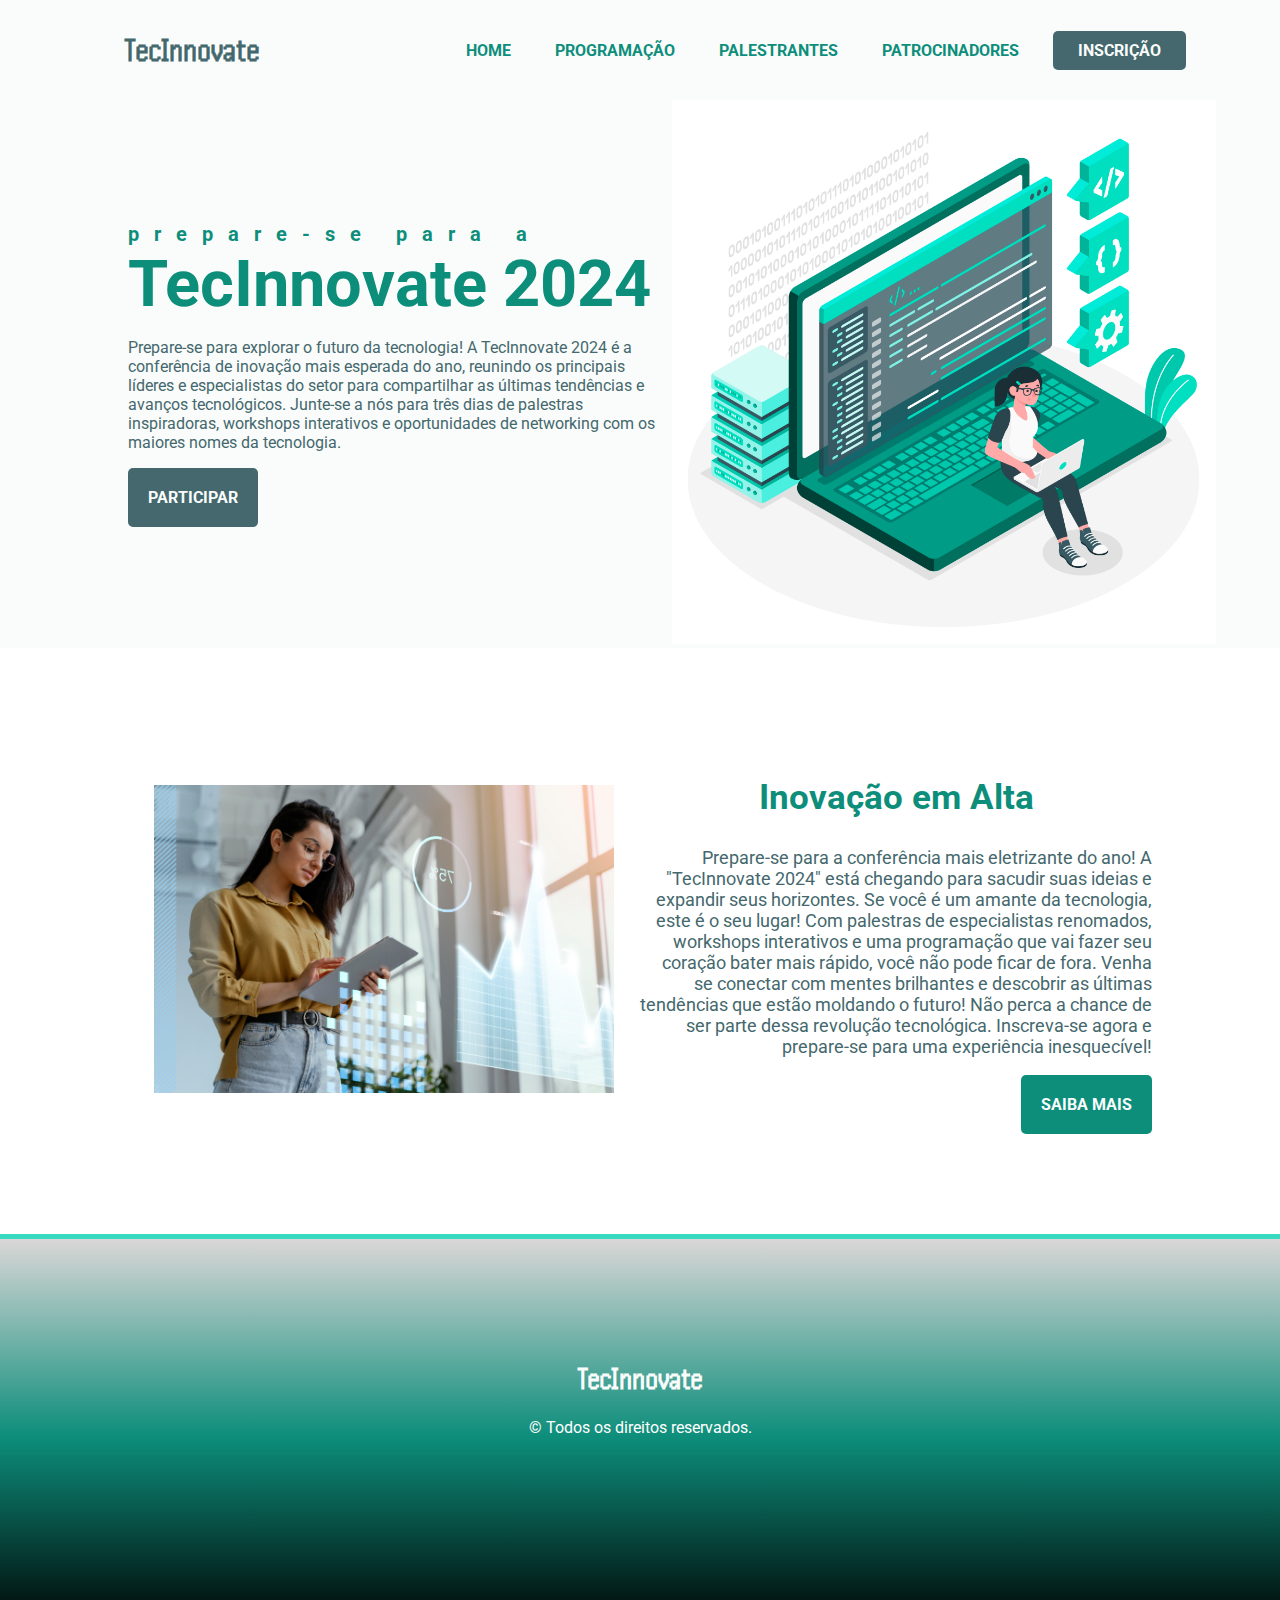
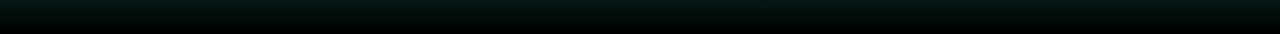
==== index.html @ 192c81bb "Exercicio senac" ====
<!DOCTYPE html>
<html lang="pt-br">
<head>
    <meta charset="UTF-8">
    <meta name="viewport" content="width=device-width, initial-scale=1.0">
    <meta name="description" content="Um site de exemplo para inovação tecnologica">
    <meta name="keywords" content="inovação, palestra, html, css">
    <title>TecInnovate 2024</title>
    <link rel="stylesheet" href="css/estilo.css">
</head>
<body>
    <nav class="navbar">
        <div class="logo">
            <h1><a href="#">TecInnovate</a></h1>
        </div>
        <ul class="menu">
            <li><a href="#">Home</a></li>
            <li><a href="#">Programação</a></li>
            <li><a href="#">Palestrantes</a></li>
            <li><a href="#">Patrocinadores</a></li>
            <li id="inscricao"><a href="#">Inscrição</a></li>
        </ul>
    </nav>
    <header class="header">
        <section class="headline">
            <h2 style="letter-spacing: 15px;">prepare-se para a</h2>
            <h2 style="font-size: 65px;">TecInnovate 2024</h2>
            <p style="color: #44686D;">Prepare-se para explorar o futuro da tecnologia! A TecInnovate 2024 é a conferência de inovação mais esperada do ano, reunindo os principais líderes e especialistas do setor para compartilhar as últimas tendências e avanços tecnológicos. Junte-se a nós para três dias de palestras inspiradoras, workshops interativos e oportunidades de networking com os maiores nomes da tecnologia.</p>
            <a href="#" class="participar-btn">Participar</a>
        </section>
        <section class="img-headline">
            <img style="max-width: 100%;"  src="img/banner.jpg" alt="Banner Evento">
        </section>
    </header>
    <main class="conteudo">
        <article class="conteudo-img">
            <img style="max-width: 90%;" src="img/img3.jpg" alt="Imagem do conteudo">
        </article>
        <article class="conteudo-text">
            <h2>Inovação em Alta</h2>
            <p style="font-size: 18px;">Prepare-se para a conferência mais eletrizante do ano! A "TecInnovate 2024" está chegando para sacudir suas ideias e expandir seus horizontes. Se você é um amante da tecnologia, este é o seu lugar!

                Com palestras de especialistas renomados, workshops interativos e uma programação que vai fazer seu coração bater mais rápido, você não pode ficar de fora. Venha se conectar com mentes brilhantes e descobrir as últimas tendências que estão moldando o futuro!
                
                Não perca a chance de ser parte dessa revolução tecnológica. Inscreva-se agora e prepare-se para uma experiência inesquecível!</p>
            <a class="conteudo-btn" href="#">Saiba mais</a>
        </article>
        <footer>
            <div class="rodape">
                <h1 class="agencia">TecInnovate</h1>
                <p style="color: white;">&copy; Todos os direitos reservados.</p>
            </div>
        </footer>
    </main>
</body>
</html>
---- css/estilo.css ----
@import url('https://fonts.googleapis.com/css2?family=Handjet:wght@100..900&display=swap');
@import url('https://fonts.googleapis.com/css2?family=Handjet:wght@100..900&family=Roboto:ital,wght@0,100;0,300;0,400;0,500;0,700;0,900;1,100;1,300;1,400;1,500;1,700;1,900&display=swap');

:root {
    --cor1: #FAFCFB;
    --cor2: #DAD7D7;
    --cor3: #37D9C1;
    --cor4: #0D8E7B;
    --cor5: #44686D;
}

* {
    box-sizing: border-box;
}

body {
    margin: 0;
    font-family: 'Roboto', sans-serif;
}

.navbar {
    display: flex;
    flex-flow: row wrap;
    height: 100px;
    justify-content: space-between;
    align-items: center;
    background: var(--cor1);
    position: fixed;
    width: 100%;
}

.logo {
    flex: 20%;
    margin-left: 5%;
    /* border: 1px solid red; */
    text-align: center;
}

.logo h1 a {
    text-decoration: none;
    font-family: 'Handjet', sans-serif;
    font-size: 34px;
    color: var(--cor5);
}

.menu {
    flex: 70%;
    margin-right: 5%;
    text-align: right;
    /* border: 1px solid deeppink; */
    padding: 20px;
}

.menu li {
    display: inline-block;
    list-style: none;
    font-weight: bold;
}

.menu a {
    text-decoration: none;
    text-transform: uppercase;
    color: var(--cor4);
    text-align: right;
    margin: 10px;
    padding: 10px;

}

.menu a:hover {
    color: var(--cor3);
    border-top: 2px solid var(--cor4);
}

#inscricao  a {
    background: var(--cor5);
    padding: 10px 25px;
    color: var(--cor1);
    border-radius: 5px;
    border: none;
}

#inscricao  a:hover {
    background: var(--cor3);
}

.header {
    display: flex;
    flex-flow: row wrap;
    justify-content: center;
    align-items: center;
    background: var(--cor1);
    padding-top: 100px;
}

.headline {
    /* border: 1px solid black; */
    flex: 40%;
    margin-left: 10%;
}

.headline h2 {
    font-weight: bold;
    font-size: 20px;
    color: var(--cor4);
    padding: 0;
    margin: 0;
}

.headline p {
    color: var(--cor2);
    text-align: left;
}

.participar-btn {
    background: var(--cor5);
    display: inline-block;
    color: var(--cor1);
    padding: 20px;
    text-decoration: none;
    border-radius: 5px;
    font-weight: bold;
    text-transform: uppercase;
}

.participar-btn:hover {
    background: var(--cor3);
}

.img-headline {
    margin-right: 5%;
    flex: 40%;
    /* border: 1px solid red; */
    text-align: center;
}

.conteudo {
    display: flex;
    flex-flow: row wrap;
    background: #fff;
    height: 600px;
    justify-content: center;
    align-items: center;
    padding-top: 100px;
}

.conteudo-img {
    flex: 40%;
    margin-left: 10%;
    /* border: 1px solid rebeccapurple; */
    text-align: center;
}

.conteudo-text {
    flex: 40%;
    margin-right: 10%;
    /* border: 1px solid brown; */
    text-align: right;
    color: var(--cor5);

}

.conteudo-text h2 {
    font-size: 35px;
    color: var(--cor4);
    text-align: center
}

.conteudo-btn {
    text-decoration: none;
    text-transform: uppercase;
    background-color: #0D8E7B;
    padding: 20px;
    border-radius: 5px;
    color: var(--cor1);
    font-weight: bold;
    display: inline-block;
}

.conteudo-btn:hover {
    background-color: var(--cor3);
}

footer {
    margin-top: 100px;
    height: 400px;
    background-image: linear-gradient(180deg, var(--cor2), var(--cor4), black);
    text-align: center;
    border-top: 5px solid var(--cor3);
    width: 100%;
}

.rodape {
    padding: 100px;
}

.agencia {
    font-family: 'Handjet', sans-serif;
    color: var(--cor1);
}
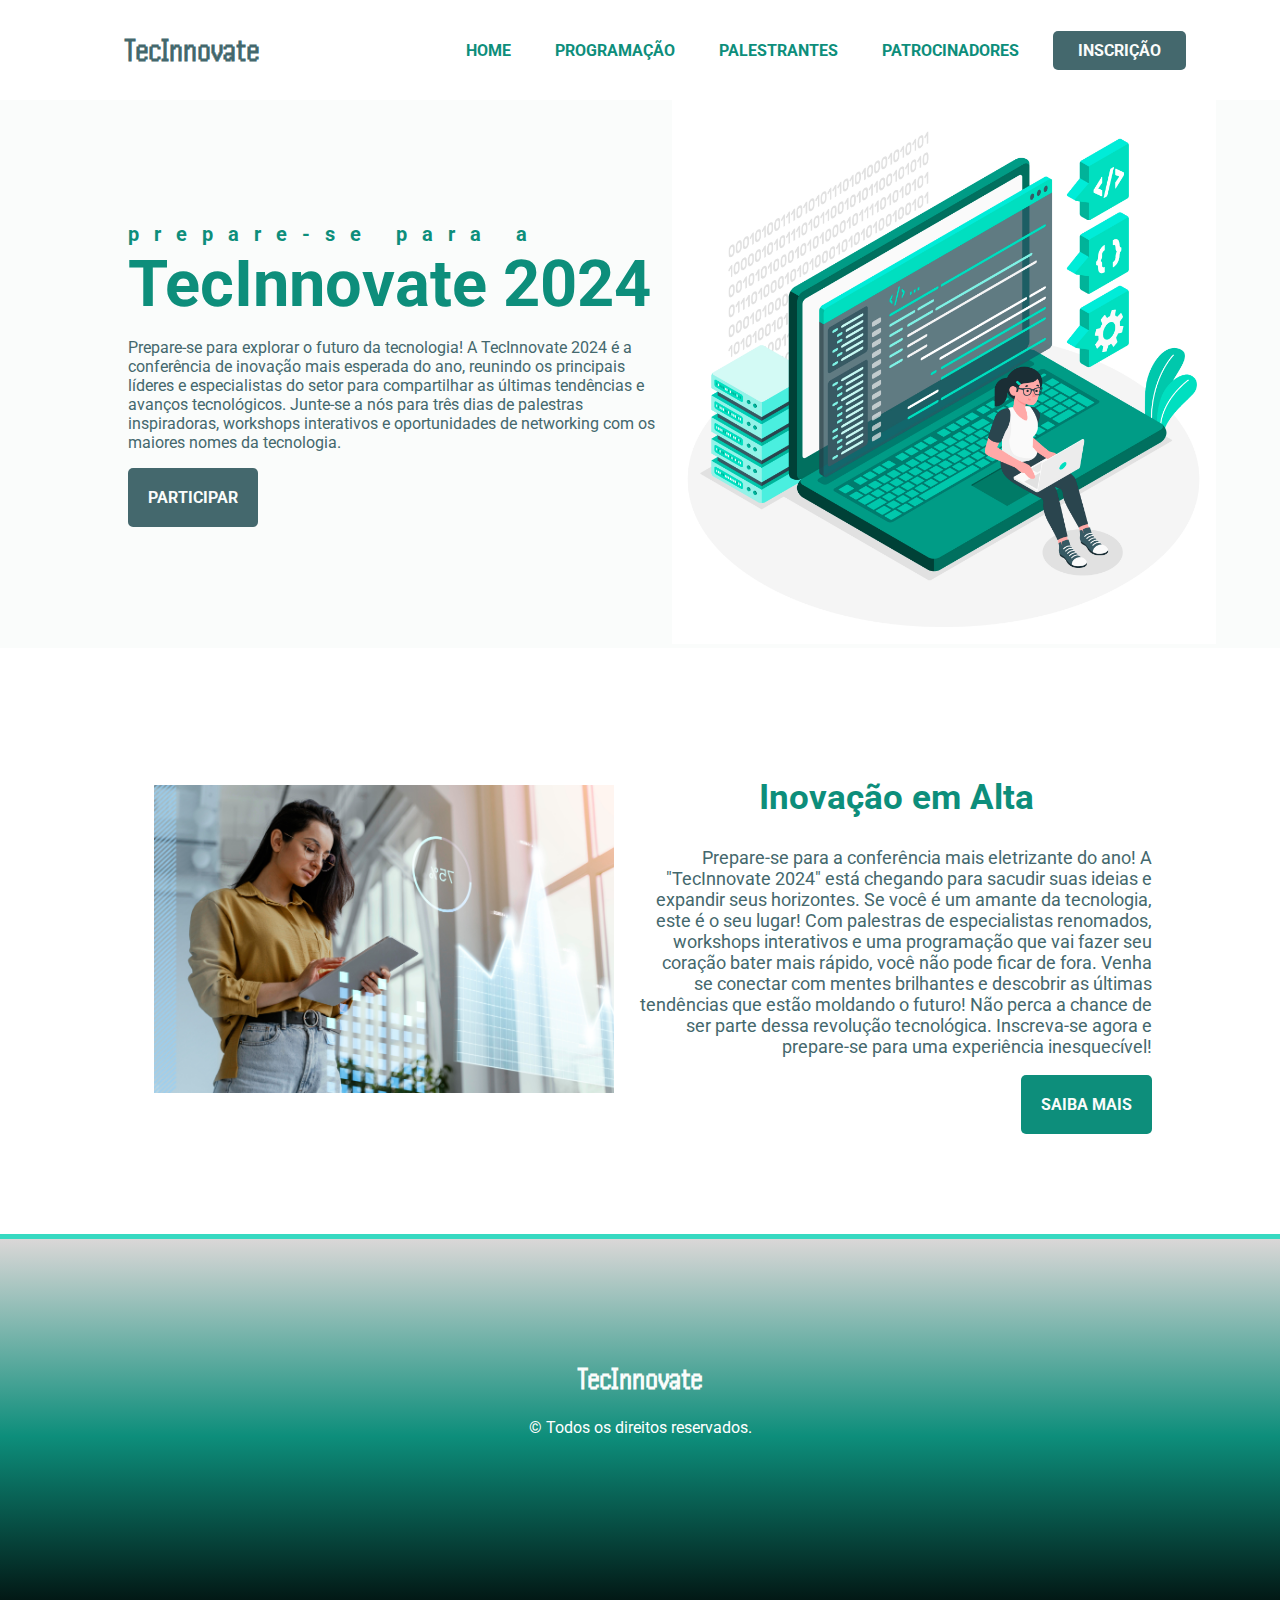
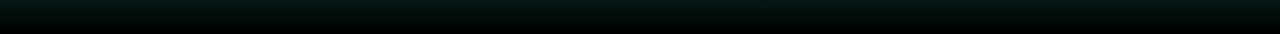
==== commit 3ca56224: "Adicionando novos arquivos e fazendo algumas alterações" ====
--- a/index.html
+++ b/index.html
@@ -14,11 +14,11 @@
             <h1><a href="#">TecInnovate</a></h1>
         </div>
         <ul class="menu">
-            <li><a href="#">Home</a></li>
-            <li><a href="#">Programação</a></li>
-            <li><a href="#">Palestrantes</a></li>
-            <li><a href="#">Patrocinadores</a></li>
-            <li id="inscricao"><a href="#">Inscrição</a></li>
+            <li><a href="index.html">Home</a></li>
+            <li><a href="programacao.html">Programação</a></li>
+            <li><a href="palestrantes.html">Palestrantes</a></li>
+            <li><a href="patrocinadores.html">Patrocinadores</a></li>
+            <li id="inscricao"><a href="inscricao.html">Inscrição</a></li>
         </ul>
     </nav>
     <header class="header">
--- a/css/estilo.css
+++ b/css/estilo.css
@@ -24,7 +24,7 @@
     height: 100px;
     justify-content: space-between;
     align-items: center;
-    background: var(--cor1);
+    background: white;
     position: fixed;
     width: 100%;
 }
@@ -108,7 +108,7 @@
 }
 
 .headline p {
-    color: var(--cor2);
+    color: var(--cor1);
     text-align: left;
 }
 
@@ -197,4 +197,60 @@
 .agencia {
     font-family: 'Handjet', sans-serif;
     color: var(--cor1);
-}+}
+
+form {
+    background-color: var(--cor1);
+    border-radius: 8px;
+    padding: 30px;
+    box-shadow: 0 6px 12px rgba(0,0,0,0.1);
+    max-width: 700px;
+    margin: 0 auto;
+}
+
+fieldset {
+    border: none;
+}
+
+legend {
+    font-size: 1.8rem;
+    color: #0D8E7B;
+    margin-bottom: 20px;
+    text-align: center;
+    text-transform: uppercase;
+    font-weight: bold;
+}
+
+.form-group label {
+    font-weight: bold;
+    color: var(--cor5);
+}
+
+.form-control {
+    border-color: var(--cor3);
+    border-radius: 0.25rem;
+    box-shadow: none;
+}
+
+.form-control:focus {
+    border-color: var(--cor4);
+    box-shadow: 0 0 0 0.2rem rgba(61, 207, 181, 0.25);
+}
+
+.btn .btn-primary {
+    background-color: var(--cor4);
+    border-color: var(--cor4);
+    font-size: 1.1rem;
+}
+
+.btn-primary:hover {
+    background-color: var(--cor3);
+    border-color: var(--cor3);
+}
+
+.form-control::placeholder {
+    color: var(--cor5);
+    opacity: 1; /* Firefox */
+}
+
+
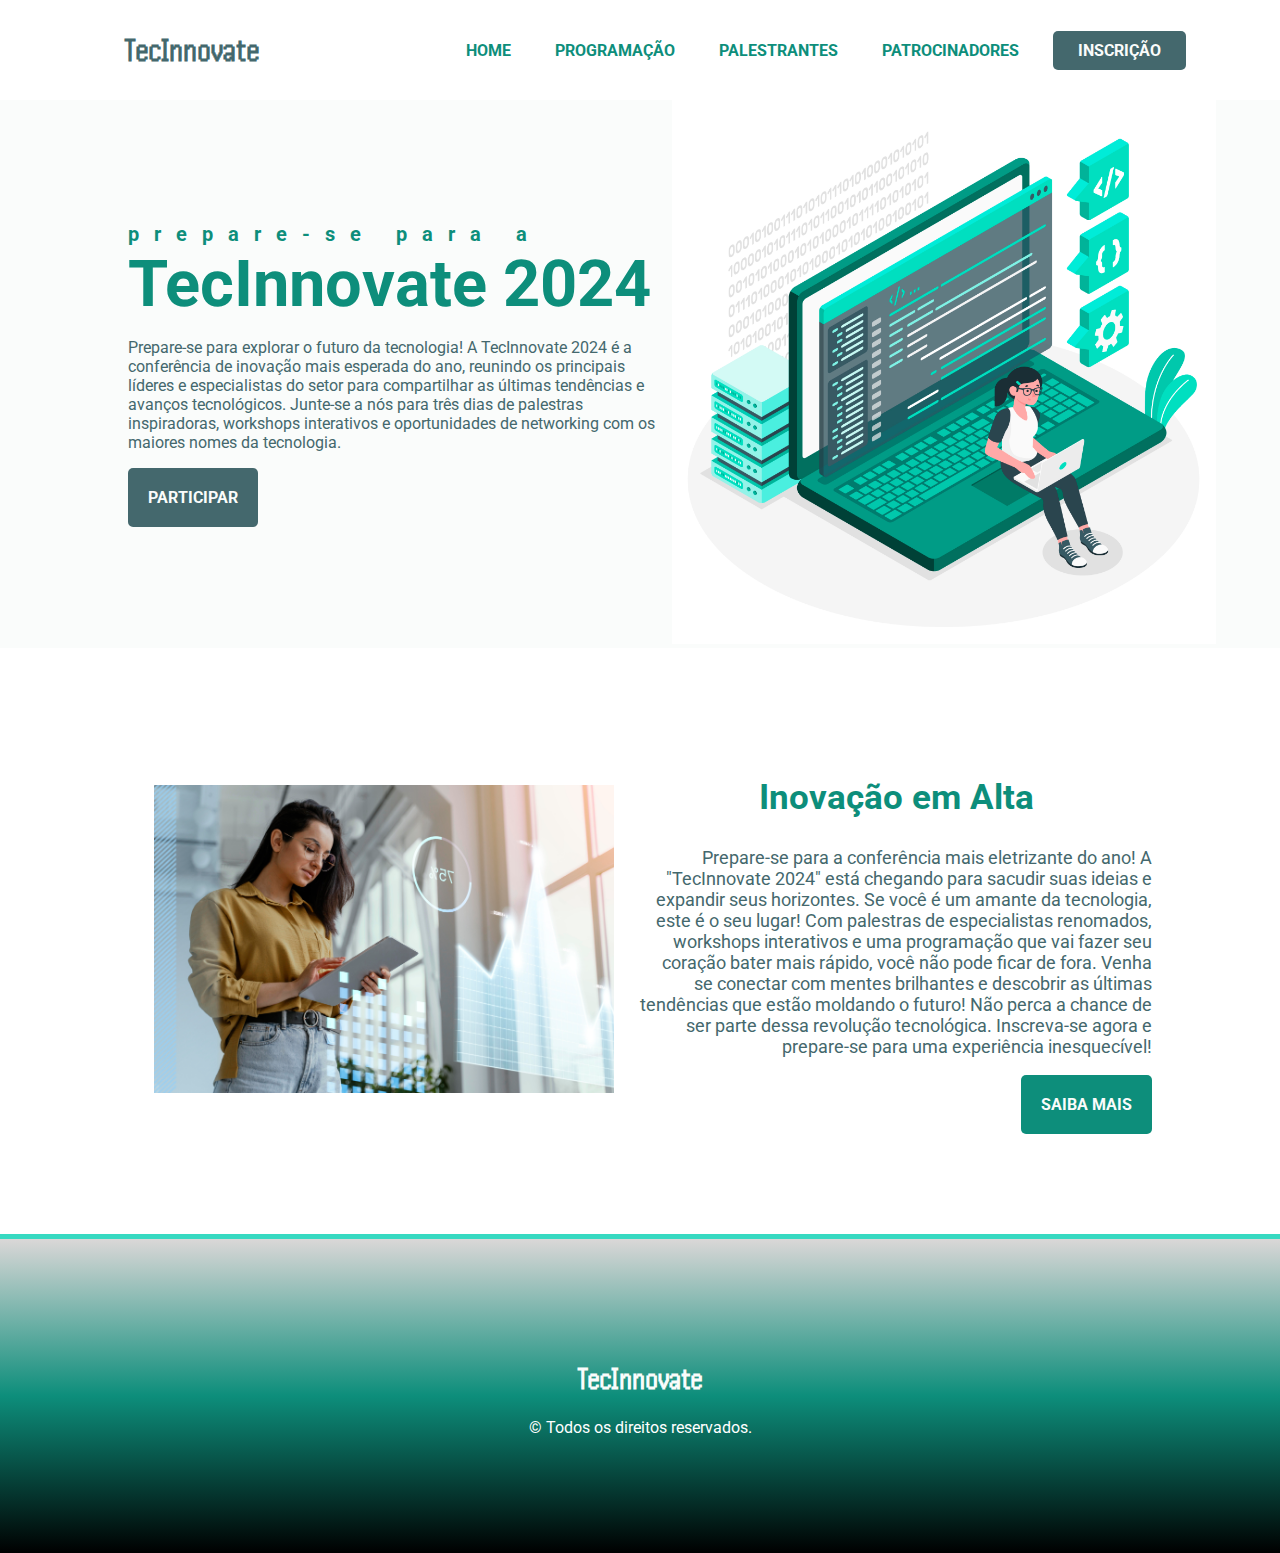
==== commit 7c893e13: "adicionando novos elementos" ====
--- a/index.html
+++ b/index.html
@@ -11,7 +11,7 @@
 <body>
     <nav class="navbar">
         <div class="logo">
-            <h1><a href="#">TecInnovate</a></h1>
+            <h1><a href="index.html">TecInnovate</a></h1>
         </div>
         <ul class="menu">
             <li><a href="index.html">Home</a></li>
--- a/css/estilo.css
+++ b/css/estilo.css
@@ -183,7 +183,7 @@
 
 footer {
     margin-top: 100px;
-    height: 400px;
+    /* height: 400px; */
     background-image: linear-gradient(180deg, var(--cor2), var(--cor4), black);
     text-align: center;
     border-top: 5px solid var(--cor3);
@@ -253,4 +253,91 @@
     opacity: 1; /* Firefox */
 }
 
-
+#patrocinadores-card h2{
+    font-family: 'Handjet', sans-serif;
+    font-size: 34px;
+    color: var(--cor4);
+}
+
+#patrocinadores-card p {
+    text-align: justify;
+    color: var(--cor5);
+}
+
+#patrocinador1 {
+    display: flex; 
+    justify-content: center; 
+    align-items: center; 
+    padding-top: 150px;
+}
+
+#patrocinador2 {
+    display: flex; 
+    justify-content: center; 
+    align-items: center;
+    padding-top: 20px;
+}
+
+#patrocinador3 {
+    display: flex; 
+    justify-content: center; 
+    align-items: center;
+    padding-top: 20px;
+}
+
+#patrocinador4 {
+    display: flex; 
+    justify-content: center; 
+    align-items: center;
+    padding-top: 20px;
+}
+
+#patrocinador5 {
+    display: flex; 
+    justify-content: center; 
+    align-items: center;
+    padding-top: 20px;
+}
+
+.text-patrocinador {
+    flex: 40%;
+    margin-left: 10%;
+}
+
+.img-patrocinador {
+    flex: 40%;
+    margin-right: 10%;
+    text-align: center;
+}
+
+.text-patrocinador-inverso {
+    flex: 40%;
+    margin-right: 10%;
+}
+
+.img-patrocinador-inverso {
+    flex: 40%;
+    margin-left: 10%;
+    text-align: center;
+}
+
+::-webkit-scrollbar {
+    width: 15px;
+    background-color: var(--cor4);
+}
+
+::-webkit-scrollbar-thumb {
+    background-color: #37D9C1;
+    border-radius: 6px;
+}
+
+.container-carousel {
+    background-color: #44686D;
+}
+
+#text-carossel {
+    position: absolute;
+    left: 60%;
+    bottom: 25%;
+    text-align: justify;
+}
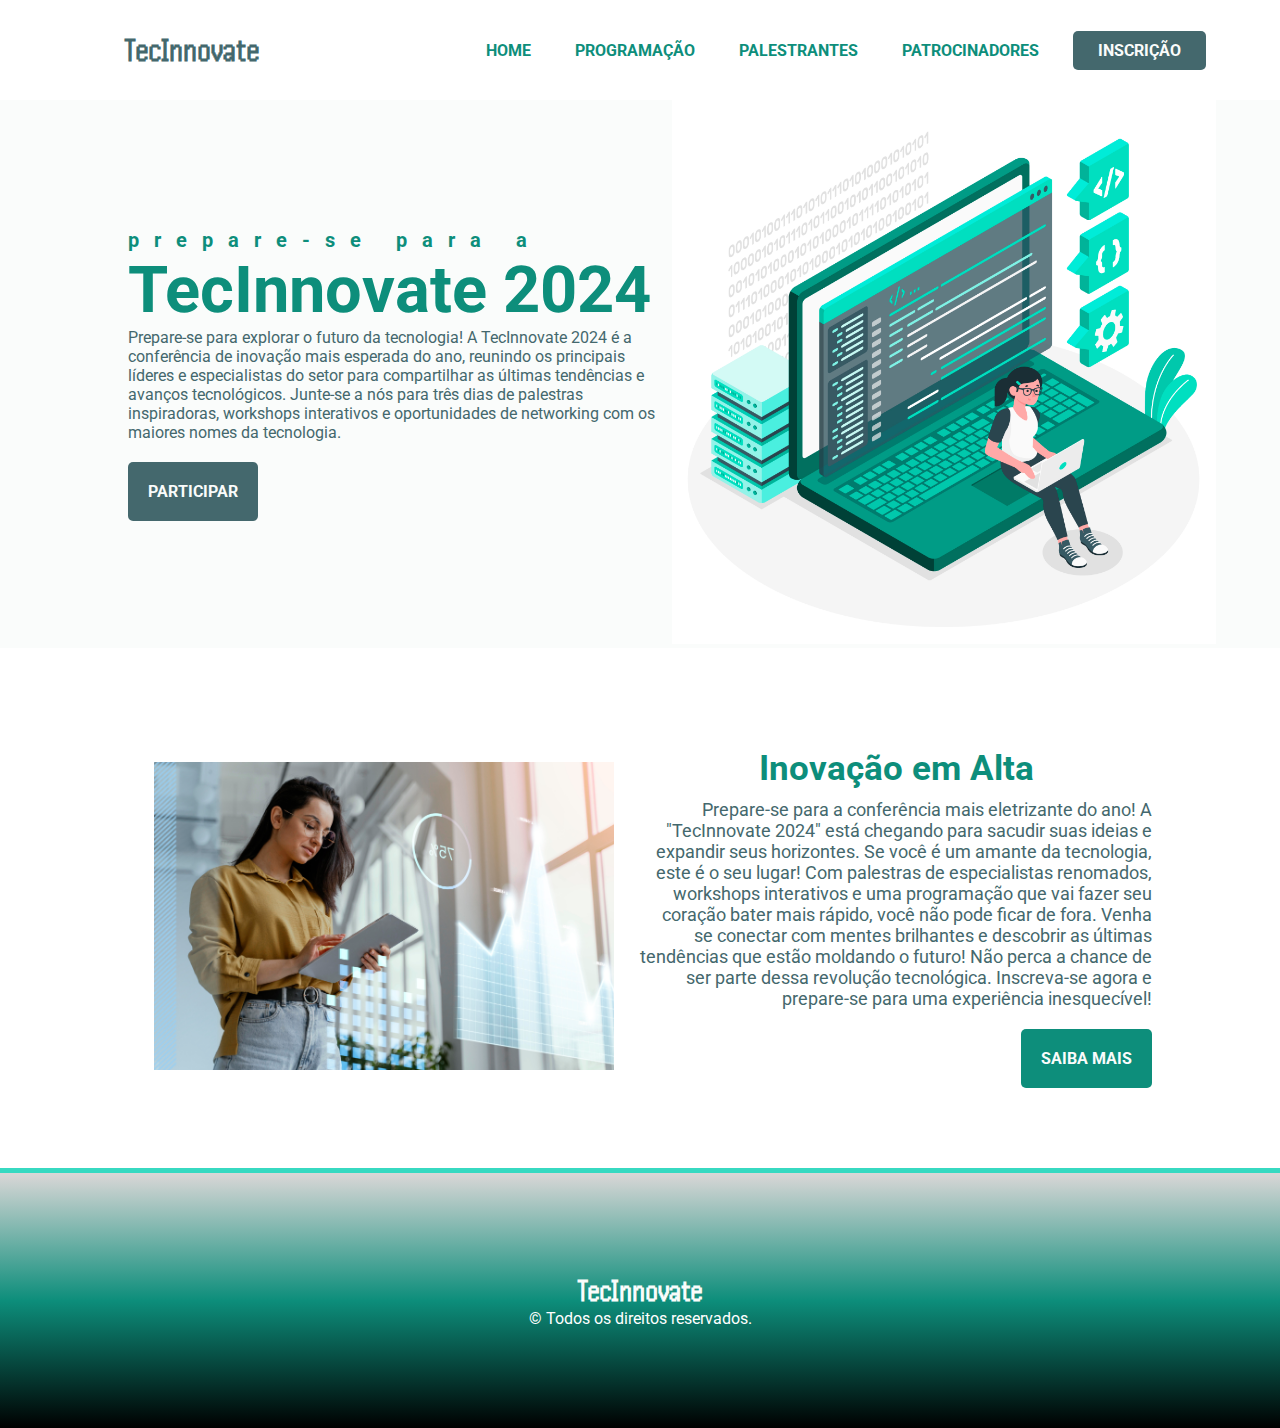
==== commit 16f13586: "Modificações nos arquivos index, palestrantes e css" ====
--- a/index.html
+++ b/index.html
@@ -45,7 +45,7 @@
                 Não perca a chance de ser parte dessa revolução tecnológica. Inscreva-se agora e prepare-se para uma experiência inesquecível!</p>
             <a class="conteudo-btn" href="#">Saiba mais</a>
         </article>
-        <footer>
+        <footer style="margin-top: 80px;">
             <div class="rodape">
                 <h1 class="agencia">TecInnovate</h1>
                 <p style="color: white;">&copy; Todos os direitos reservados.</p>
--- a/css/estilo.css
+++ b/css/estilo.css
@@ -9,8 +9,13 @@
     --cor5: #44686D;
 }
 
+/* Estilização universal
+------------------------------- */
+
 * {
     box-sizing: border-box;
+    margin: 0;
+    padding: 0;
 }
 
 body {
@@ -48,7 +53,7 @@
     margin-right: 5%;
     text-align: right;
     /* border: 1px solid deeppink; */
-    padding: 20px;
+    /* padding: 20px; */
 }
 
 .menu li {
@@ -72,18 +77,6 @@
     border-top: 2px solid var(--cor4);
 }
 
-#inscricao  a {
-    background: var(--cor5);
-    padding: 10px 25px;
-    color: var(--cor1);
-    border-radius: 5px;
-    border: none;
-}
-
-#inscricao  a:hover {
-    background: var(--cor3);
-}
-
 .header {
     display: flex;
     flex-flow: row wrap;
@@ -121,6 +114,7 @@
     border-radius: 5px;
     font-weight: bold;
     text-transform: uppercase;
+    margin-top: 20px;
 }
 
 .participar-btn:hover {
@@ -163,7 +157,8 @@
 .conteudo-text h2 {
     font-size: 35px;
     color: var(--cor4);
-    text-align: center
+    text-align: center;
+    padding-bottom: 10px;
 }
 
 .conteudo-btn {
@@ -175,14 +170,30 @@
     color: var(--cor1);
     font-weight: bold;
     display: inline-block;
+    margin-top: 20px;
 }
 
 .conteudo-btn:hover {
     background-color: var(--cor3);
 }
 
+#inscricao a {
+    background: var(--cor5);
+    padding: 10px 25px;
+    color: var(--cor1);
+    border-radius: 5px;
+    border: none;
+}
+
+#inscricao a:hover {
+    background: var(--cor3);
+}
+
+/* rodapé
+----------------------------- */
+
 footer {
-    margin-top: 100px;
+    /* margin-top: 100px; */
     /* height: 400px; */
     background-image: linear-gradient(180deg, var(--cor2), var(--cor4), black);
     text-align: center;
@@ -198,12 +209,15 @@
     font-family: 'Handjet', sans-serif;
     color: var(--cor1);
 }
+
+/* Seção inscrição
+--------------------------------- */
 
 form {
     background-color: var(--cor1);
     border-radius: 8px;
     padding: 30px;
-    box-shadow: 0 6px 12px rgba(0,0,0,0.1);
+    box-shadow: 0 6px 12px rgba(0, 0, 0, 0.1);
     max-width: 700px;
     margin: 0 auto;
 }
@@ -250,13 +264,39 @@
 
 .form-control::placeholder {
     color: var(--cor5);
-    opacity: 1; /* Firefox */
-}
-
-#patrocinadores-card h2{
+    opacity: 1;
+    /* Firefox */
+}
+
+/* Seção palestrantes
+---------------------------------------------- */
+
+.container-carrosel {
+    display: flex;
+    justify-content: center;
+    align-items: center;
+    width: 100vw;
+    padding-top: 70px;
+}
+
+#carouselExampleCaptions {
+    max-width: 700px;
+    max-height: 580px;
+    text-align: center
+}
+
+.d-block .w-100 {
+    width: 600px;
+}
+
+/* Seção Patrocinador
+------------------------------------ */
+
+#patrocinadores-card h2 {
     font-family: 'Handjet', sans-serif;
     font-size: 34px;
     color: var(--cor4);
+    padding-bottom: 20px;
 }
 
 #patrocinadores-card p {
@@ -265,36 +305,36 @@
 }
 
 #patrocinador1 {
-    display: flex; 
-    justify-content: center; 
-    align-items: center; 
+    display: flex;
+    justify-content: center;
+    align-items: center;
     padding-top: 150px;
 }
 
 #patrocinador2 {
-    display: flex; 
-    justify-content: center; 
+    display: flex;
+    justify-content: center;
     align-items: center;
     padding-top: 20px;
 }
 
 #patrocinador3 {
-    display: flex; 
-    justify-content: center; 
+    display: flex;
+    justify-content: center;
     align-items: center;
     padding-top: 20px;
 }
 
 #patrocinador4 {
-    display: flex; 
-    justify-content: center; 
+    display: flex;
+    justify-content: center;
     align-items: center;
     padding-top: 20px;
 }
 
 #patrocinador5 {
-    display: flex; 
-    justify-content: center; 
+    display: flex;
+    justify-content: center;
     align-items: center;
     padding-top: 20px;
 }
@@ -320,7 +360,6 @@
     margin-left: 10%;
     text-align: center;
 }
-
 ::-webkit-scrollbar {
     width: 15px;
     background-color: var(--cor4);
@@ -331,13 +370,47 @@
     border-radius: 6px;
 }
 
-.container-carousel {
-    background-color: #44686D;
-}
-
-#text-carossel {
-    position: absolute;
-    left: 60%;
-    bottom: 25%;
+.conteudo-palestrante {
+    margin: 0 auto;
+    width: 900px;
+    padding-top: 120px;
+}
+
+.conteudo-palestrante section {
+    display: flex;
+    align-items: center;
+    justify-content: space-between;
+    padding-bottom: 80px;
+}
+
+.img-palestrante {
+    width: 440px;
+    float: left;
+}
+
+.img-palestrante img {
+    border-radius: 20px;
+    border: 5px solid #0D8E7B;
+    box-shadow: -11px 19px 20px 0px;
+}
+
+.text-palestrante {
+    float: right;
+    width: 440px;
+}
+
+.text-palestrante h2 {
+    padding-bottom: 20px;
+    font-weight: bold;
+    color: var(--cor4);
+    font-family: 'Handjet', sans-serif;
+}
+
+.text-palestrante p {
     text-align: justify;
-}
+    font-size: 18px;
+}
+
+#cabecalho {
+    position: fixed;
+}
